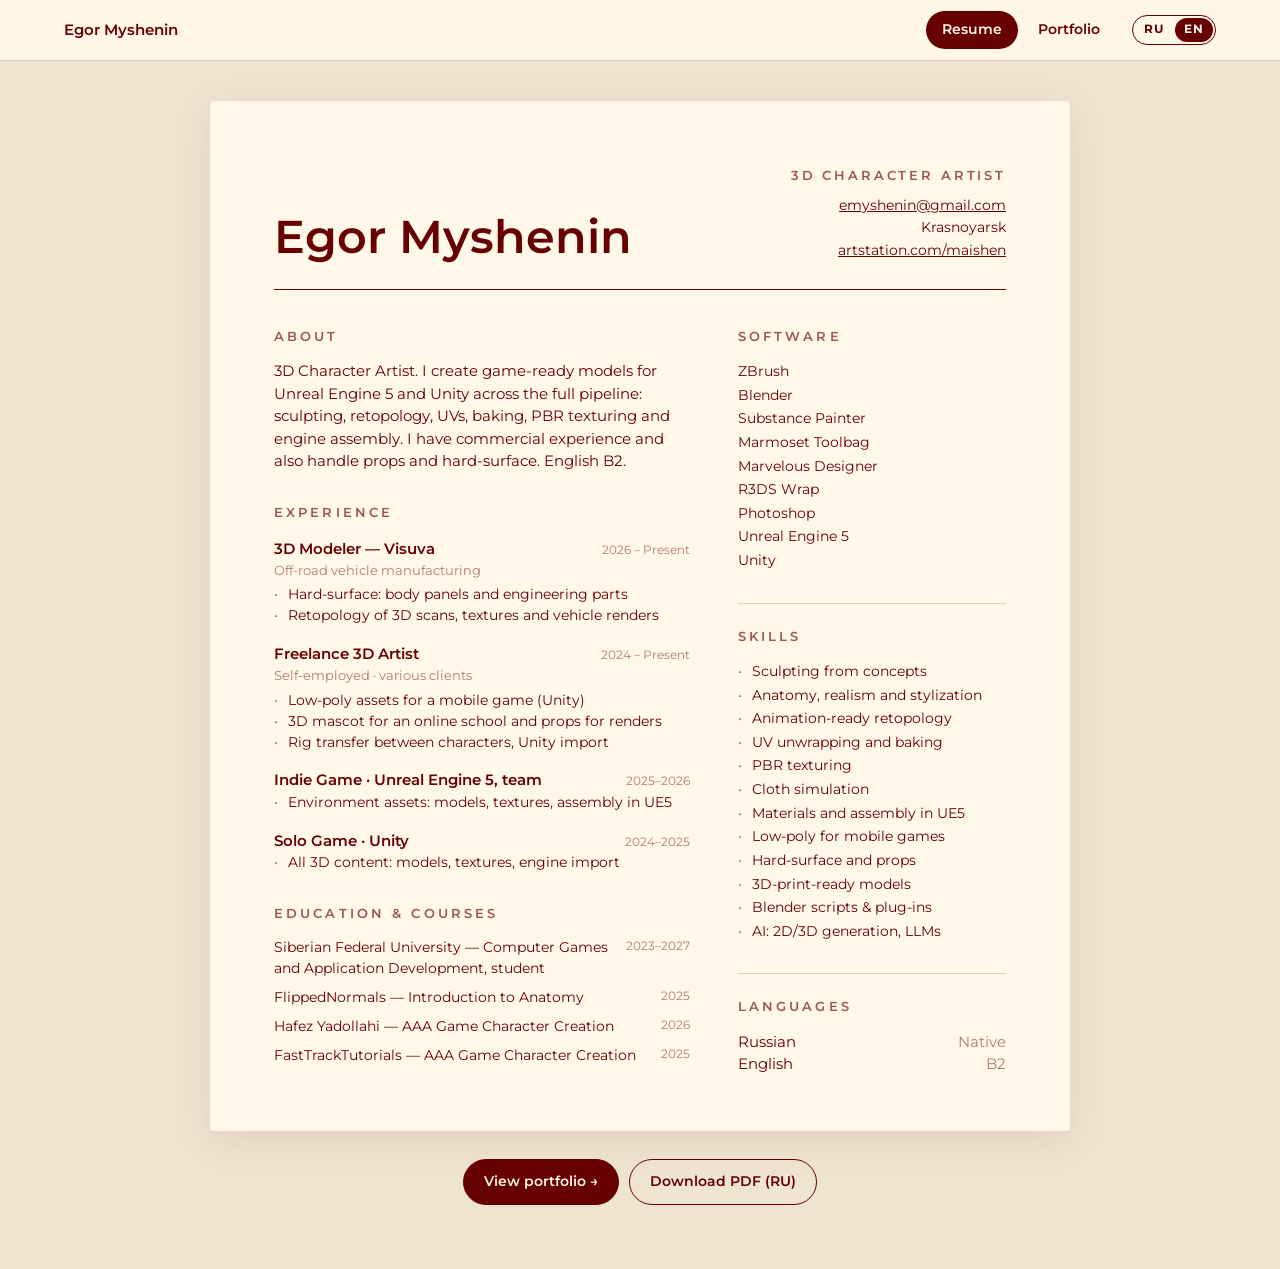
==== en/index.html @ 8012ca24 "Add English version, language switch and /en/ links - content.json is now bilingual (ru/en) with sha" ====
<!doctype html>
<!-- This page is the site shell. en/index.html and ru/index.html are copies of it:
     keep the body and script tags identical, only <html lang> and the head
     title/description change per language. -->
<html lang="en">
<head>
<meta charset="utf-8">
<meta name="viewport" content="width=device-width, initial-scale=1">
<title>Egor Myshenin — 3D Character Artist</title>
<meta name="description" content="3D Character Artist resume and portfolio: game-ready models for Unreal Engine 5 and Unity.">
<link rel="preconnect" href="https://fonts.googleapis.com">
<link rel="preconnect" href="https://fonts.gstatic.com" crossorigin>
<link href="https://fonts.googleapis.com/css2?family=Montserrat:wght@400;500;600;700&display=swap" rel="stylesheet">
<link rel="stylesheet" href="/styles.css">
</head>
<body>
<nav class="nav"><div class="wrap">
  <a class="brand" href="#" data-k="name"></a>
  <div class="tabs">
    <a class="tab" href="#" data-tab="resume" data-ui="resume"></a>
    <a class="tab" href="#portfolio" data-tab="portfolio" data-ui="portfolio"></a>
  </div>
  <div class="langswitch" role="group" data-ui-aria="langSwitch">
    <button type="button" class="lang" data-lang="ru" lang="ru">RU</button>
    <button type="button" class="lang" data-lang="en" lang="en">EN</button>
  </div>
</div></nav>

<section id="resume">
 <div class="wrap">
  <article class="sheet">
    <div class="rhead">
      <h1 data-k="name"></h1>
      <div class="rcontact">
        <div class="role" data-k="role"></div>
        <a id="c-email"></a><br>
        <span data-k="city"></span><br>
        <a id="c-art" target="_blank" rel="noopener"></a>
      </div>
    </div>
    <div class="rgrid">
      <div class="left">
        <section class="sec"><h2 data-ui="about"></h2><p class="about" data-k="about"></p></section>
        <section class="sec"><h2 data-ui="experience"></h2><div id="jobs"></div></section>
        <section class="sec"><h2 data-ui="education"></h2><ul class="edu" id="edu"></ul></section>
      </div>
      <div class="right">
        <section class="sec"><h2 data-ui="programs"></h2><ul class="plain" id="programs"></ul></section>
        <section class="sec"><h2 data-ui="skills"></h2><ul class="list" id="skills"></ul></section>
        <section class="sec"><h2 data-ui="languages"></h2><ul class="langs" id="langs"></ul></section>
      </div>
    </div>
  </article>
  <div class="ractions">
    <a class="btn fill" href="#portfolio" data-ui="viewPortfolio"></a>
    <a class="btn" id="pdf" href="/resume.pdf" download data-ui="downloadPdf"></a>
  </div>
 </div>
</section>

<section id="portfolio" hidden>
 <div class="wrap">
  <div class="phead">
    <h1 data-ui="portfolioTitle"></h1>
    <p data-k="portfolioIntro"></p>
  </div>
  <div class="filters" role="group" data-ui-aria="filterLabel">
    <button type="button" class="chip" data-f="all" aria-pressed="true" data-ui="filterAll"></button>
    <button type="button" class="chip" data-f="real-time" aria-pressed="false" data-ui="filterRealtime"></button>
    <button type="button" class="chip" data-f="render" aria-pressed="false" data-ui="filterRender"></button>
    <button type="button" class="chip" data-f="print" aria-pressed="false" data-ui="filterPrint"></button>
  </div>
  <div class="grid" id="grid"></div>
  <footer>
    <span>© <span data-k="name"></span></span>
    <span><a id="f-email"></a> · <a id="f-art" target="_blank" rel="noopener"></a></span>
  </footer>
 </div>
</section>

<div class="viewer" id="viewer" role="dialog" aria-modal="true" aria-labelledby="vtitle">
  <div class="vbar"><h2 id="vtitle"></h2><button type="button" class="close" id="close" data-ui="close"></button></div>
  <div class="vbody">
    <p class="vdesc" id="vdesc"></p>
    <div class="media" id="media"></div>
    <div class="vnav"><button type="button" id="prev" data-ui="prev"></button><button type="button" id="next" data-ui="next"></button></div>
  </div>
</div>

<script src="/app.js"></script>
</body>
</html>
---- styles.css ----
:root{--bg:#FFF7E7;--ink:#670000;--muted:#670000a6;--soft:#67000080;--line:#6700002e;--card:#fffaf0;--dark:#1b1212;--page:#FFF7E7}
*{box-sizing:border-box;margin:0;padding:0}
body{background:#efe4d0;color:var(--ink);font-family:Montserrat,system-ui,sans-serif;line-height:1.55;-webkit-font-smoothing:antialiased}
a{color:inherit}
.wrap{max-width:1200px;margin:0 auto;padding:0 24px}

/* top nav */
.nav{position:sticky;top:0;z-index:5;background:#FFF7E7f2;backdrop-filter:blur(6px);border-bottom:1px solid var(--line)}
.nav .wrap{display:flex;align-items:center;justify-content:space-between;gap:16px;height:60px}
.brand{font-weight:600;font-size:15px;text-decoration:none;white-space:nowrap}
.tabs{display:flex;gap:4px;margin-left:auto}
.tab{font:inherit;font-size:14px;font-weight:600;text-decoration:none;padding:8px 16px;border-radius:999px}
.tab[aria-current=page]{background:var(--ink);color:var(--bg)}
.tab:not([aria-current=page]):hover{background:#6700000f}

/* language switch */
.langswitch{display:flex;gap:2px;padding:2px;border:1.5px solid var(--ink);border-radius:999px;flex:none}
.lang{font:inherit;font-size:11.5px;font-weight:700;letter-spacing:.08em;line-height:1;padding:6px 9px;border:0;border-radius:999px;background:transparent;color:var(--ink);cursor:pointer;transition:background .15s,color .15s}
.lang[aria-pressed=true]{background:var(--ink);color:var(--bg)}
.lang:hover:not([aria-pressed=true]){background:#6700000f}
.lang:focus-visible{outline:2px solid var(--ink);outline-offset:2px}

/* resume page */
#resume{padding:40px 0 64px}
.sheet{max-width:860px;margin:0 auto;background:var(--page);box-shadow:0 10px 40px #67000018;border-radius:4px;padding:64px 64px 56px}
.rhead{display:flex;justify-content:space-between;align-items:flex-end;gap:24px;flex-wrap:wrap;padding-bottom:28px;border-bottom:1.5px solid var(--ink)}
.rhead h1{font-size:clamp(32px,5vw,46px);font-weight:600;line-height:1.05}
.rcontact{text-align:right;font-size:14px;line-height:1.6}
.rcontact .role{font-size:13px;font-weight:600;letter-spacing:.22em;text-transform:uppercase;color:var(--muted);margin-bottom:8px}
.rgrid{display:grid;grid-template-columns:1.55fr 1fr;gap:48px;margin-top:36px}
.sec+.sec{margin-top:30px}
.sec h2{font-size:13px;font-weight:600;letter-spacing:.24em;text-transform:uppercase;color:var(--muted);margin-bottom:14px}
.about{font-size:14.5px;text-align:left}
.job+.job{margin-top:16px}
.job .row{display:flex;justify-content:space-between;gap:12px;align-items:baseline}
.job h3{font-size:15px;font-weight:600}
.date{font-size:12px;color:var(--soft);white-space:nowrap}
.sub{font-size:12.5px;color:var(--soft);margin:1px 0 4px}
.job ul,.list{list-style:none;font-size:13.5px}
.job li,.list li{position:relative;padding-left:14px}
.job li::before,.list li::before{content:"•";position:absolute;left:0;color:var(--soft)}
.plain{list-style:none;font-size:13.5px;line-height:1.75}
.right .sec{border-top:1px solid var(--line);padding-top:22px}
.right .sec:first-child{border-top:0;padding-top:0}
.list{line-height:1.75}
.edu li{display:flex;justify-content:space-between;gap:12px;font-size:13.5px}
.edu li+li{margin-top:8px}
.langs li{display:flex;justify-content:space-between;font-size:14.5px}
.langs span{color:var(--soft)}
.ractions{display:flex;justify-content:center;gap:10px;flex-wrap:wrap;margin-top:28px}
.btn{display:inline-block;padding:11px 20px;border:1.5px solid var(--ink);border-radius:999px;text-decoration:none;font-size:14px;font-weight:600;background:transparent;color:var(--ink);transition:background .15s,color .15s}
.btn:hover,.btn.fill{background:var(--ink);color:var(--bg)}
.btn.fill:hover{background:transparent;color:var(--ink)}
@media (max-width:760px){
  .sheet{padding:36px 22px 32px;border-radius:0;box-shadow:none}
  #resume{padding:0 0 40px}
  .rgrid{grid-template-columns:1fr;gap:30px}
  .rcontact{text-align:left}
  .about{text-align:left}
  .right .sec:first-child{border-top:1px solid var(--line);padding-top:22px}
}

/* portfolio */
#portfolio{background:var(--bg);min-height:100vh}
.phead{padding:44px 0 8px}
.phead h1{font-size:clamp(30px,5vw,48px);font-weight:600;line-height:1.1}
.phead p{margin-top:12px;max-width:720px}
.filters{display:flex;gap:8px;flex-wrap:wrap;margin:28px 0 20px}
.chip{font:inherit;font-size:13px;font-weight:600;padding:7px 14px;border-radius:999px;border:1px solid var(--line);background:transparent;color:var(--ink);cursor:pointer}
.chip[aria-pressed=true]{background:var(--ink);color:var(--bg);border-color:var(--ink)}
.grid{display:grid;grid-template-columns:repeat(auto-fill,minmax(300px,1fr));gap:20px;padding-bottom:64px;align-items:start}
.card{display:flex;flex-direction:column;width:100%;background:var(--card);border-radius:14px;overflow:hidden;cursor:pointer;border:1px solid var(--line);transition:transform .2s,box-shadow .2s;text-align:left;font:inherit;color:inherit;padding:0}
.card:hover{transform:translateY(-3px);box-shadow:0 12px 30px #67000022}
.card:focus-visible{outline:3px solid var(--ink);outline-offset:2px}
.thumb{aspect-ratio:4/3;background:#e9dcc6 center/cover no-repeat;display:block;width:100%}
.meta{display:block;padding:14px 16px 16px}
.meta h3{font-size:16px;font-weight:600}
.meta p{font-size:12px;letter-spacing:.14em;text-transform:uppercase;color:var(--muted);margin-top:2px}
footer{border-top:1px solid var(--line);padding:28px 0 48px;font-size:14px;display:flex;justify-content:space-between;gap:16px;flex-wrap:wrap}

.viewer{position:fixed;inset:0;background:var(--dark);color:#f4e9d8;overflow-y:auto;display:none;z-index:10}
.viewer.open{display:block}
.vbar{position:sticky;top:0;display:flex;justify-content:space-between;align-items:center;gap:12px;padding:14px 24px;background:#1b1212ee;backdrop-filter:blur(6px);z-index:2}
.vbar h2{font-size:18px;font-weight:600}
.vbar span{font-size:12px;letter-spacing:.14em;text-transform:uppercase;opacity:.7;margin-left:10px}
.close{font:inherit;font-size:14px;font-weight:600;background:#f4e9d8;color:var(--dark);border:0;border-radius:999px;padding:9px 16px;cursor:pointer}
.vbody{max-width:1400px;margin:0 auto;padding:8px 24px 64px}
.vdesc{max-width:760px;margin:8px 0 24px;opacity:.85}
.media{display:grid;gap:14px}
.media img{width:100%;height:auto;display:block;border-radius:8px;background:#2a1f1f;min-height:200px}
.video{position:relative;aspect-ratio:16/9;border-radius:8px;overflow:hidden;background:#000}
.video iframe{position:absolute;inset:0;width:100%;height:100%;border:0}
.vnav{display:flex;justify-content:space-between;gap:12px;margin-top:28px}
.vnav button{font:inherit;font-size:14px;font-weight:600;background:transparent;color:#f4e9d8;border:1px solid #f4e9d855;border-radius:999px;padding:10px 18px;cursor:pointer}
[hidden]{display:none!important}
#portfolio,#resume{scroll-margin-top:61px}

/* mobile nav: brand + language on one row, tabs below */
@media (max-width:640px){
  .nav .wrap{height:auto;flex-wrap:wrap;padding-top:9px;padding-bottom:9px;gap:8px 12px}
  .brand{order:1;font-size:14px}
  .langswitch{order:2;margin-left:auto}
  .tabs{order:3;flex:1 0 100%;margin-left:0;gap:6px}
  .tab{flex:1;text-align:center;padding:8px 10px;font-size:13px}
  #portfolio,#resume{scroll-margin-top:106px}
}
@media (max-width:600px){.wrap,.vbody{padding-left:16px;padding-right:16px}.vbar{padding:12px 16px}.brand{font-size:14px}.tab{padding:8px 10px}}
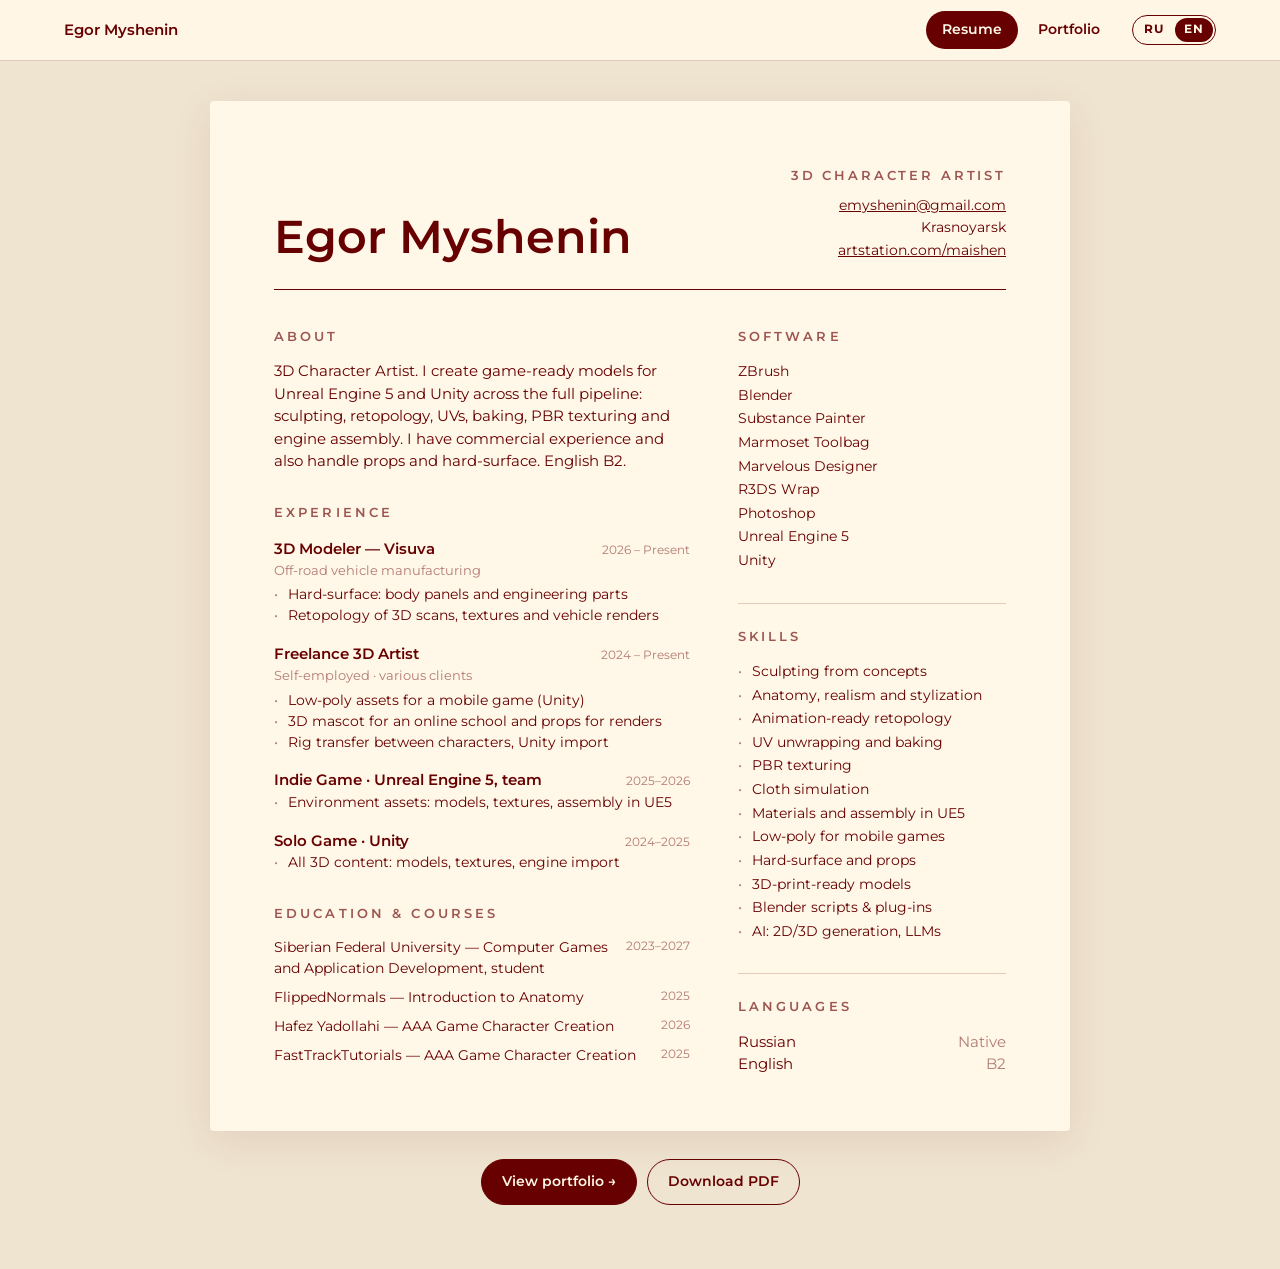
==== commit 8b3a906f: "Add site favicon from the Furry Mouse artwork Adds favicon.ico, a 32px PNG and a 180px apple-touch-i" ====
--- a/en/index.html
+++ b/en/index.html
@@ -8,6 +8,9 @@
 <meta name="viewport" content="width=device-width, initial-scale=1">
 <title>Egor Myshenin — 3D Character Artist</title>
 <meta name="description" content="3D Character Artist resume and portfolio: game-ready models for Unreal Engine 5 and Unity.">
+<link rel="icon" href="/favicon.ico" sizes="any">
+<link rel="icon" type="image/png" sizes="32x32" href="/favicon-32.png">
+<link rel="apple-touch-icon" href="/apple-touch-icon.png">
 <link rel="preconnect" href="https://fonts.googleapis.com">
 <link rel="preconnect" href="https://fonts.gstatic.com" crossorigin>
 <link href="https://fonts.googleapis.com/css2?family=Montserrat:wght@400;500;600;700&display=swap" rel="stylesheet">
